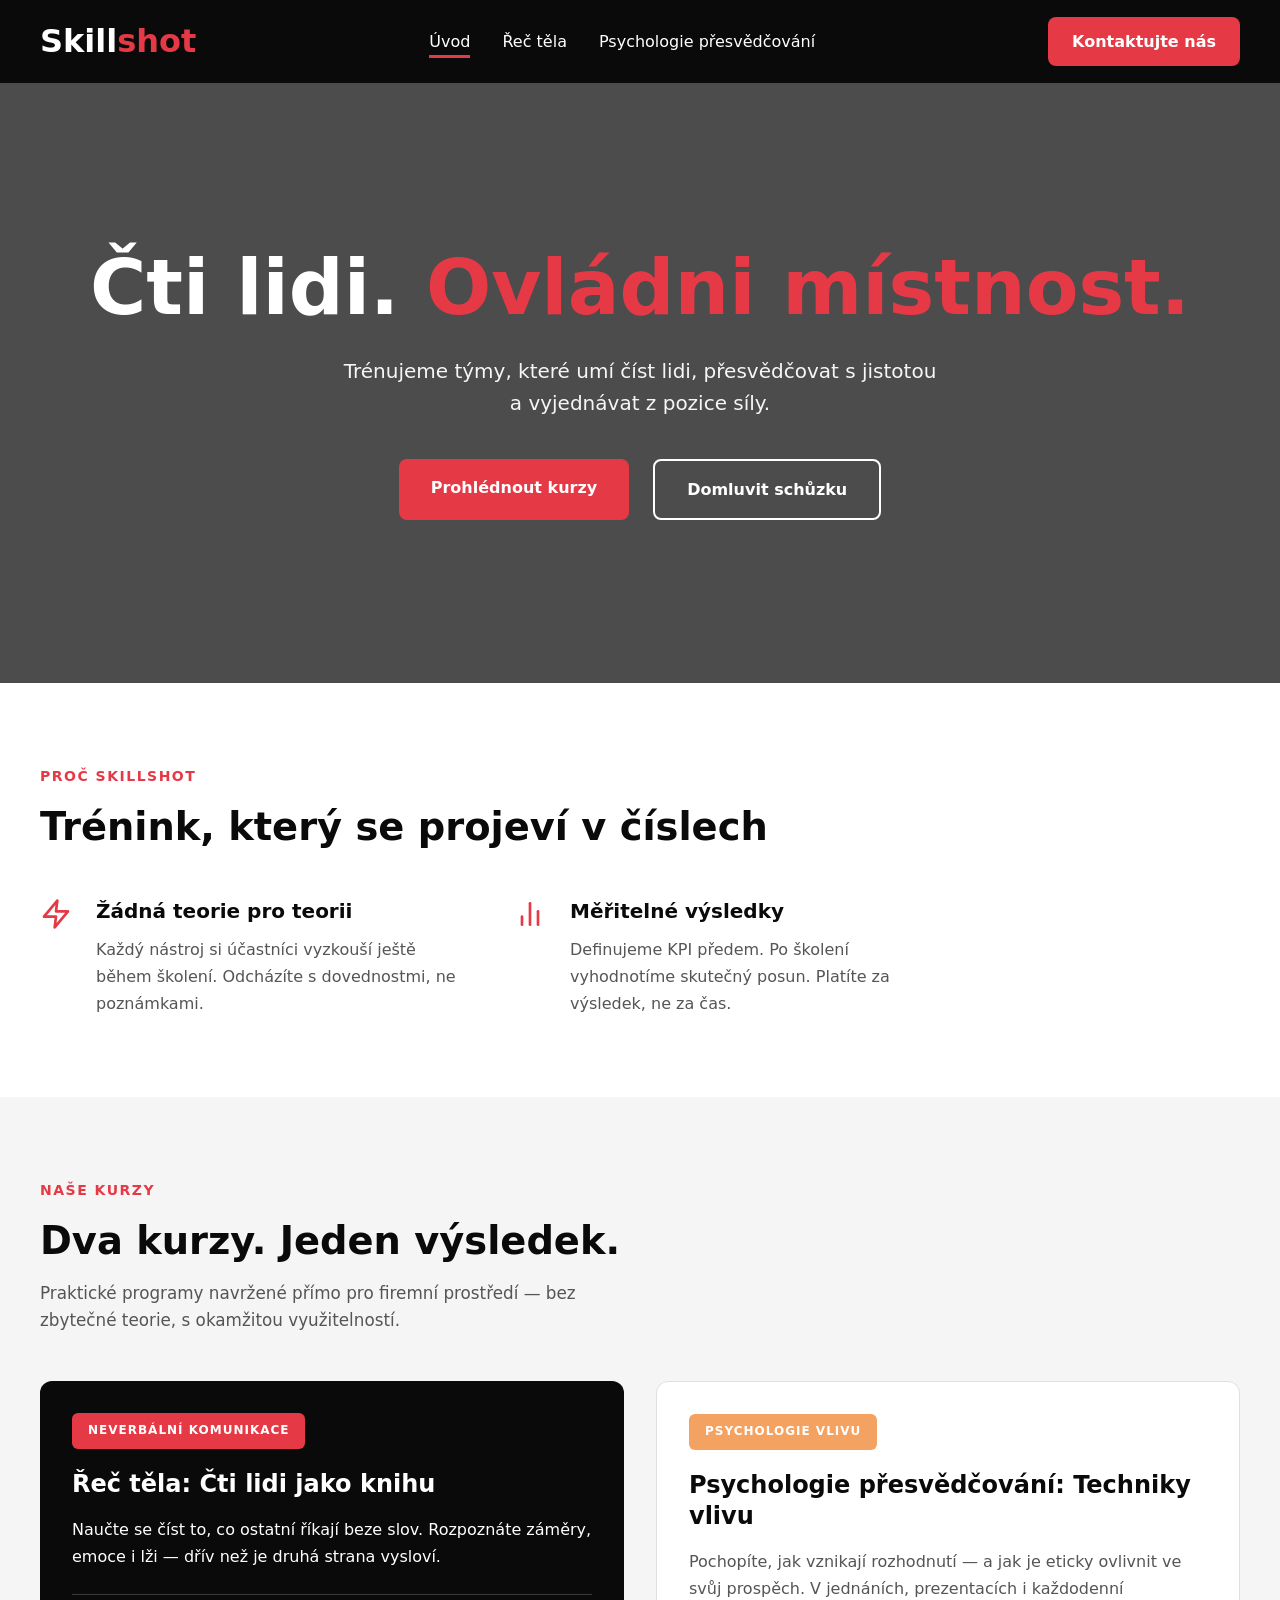
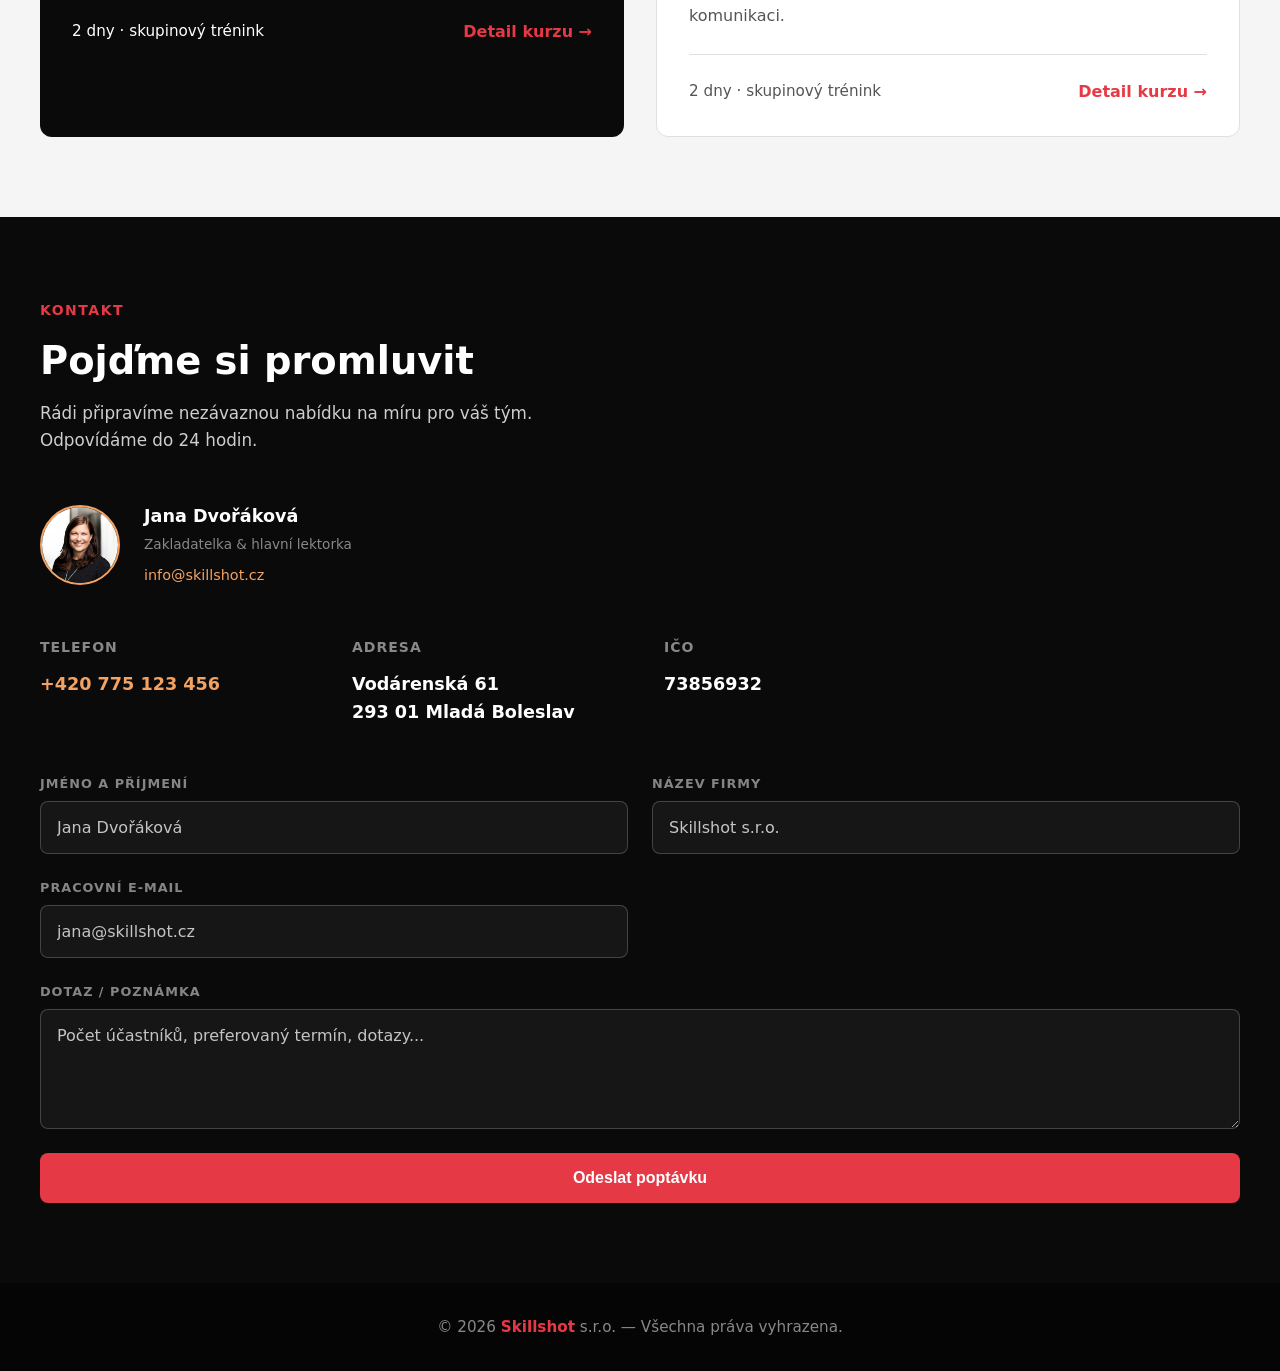
==== index.html @ e4eaa7ac "Initial commit — Skillshot web Co-Authored-By: Claude Sonnet 4.6 <noreply@anthropic.com>" ====
<!DOCTYPE html>
<html lang="cs">
<head>
  <meta charset="UTF-8">
  <meta name="viewport" content="width=device-width, initial-scale=1.0, viewport-fit=cover">
  <meta name="description" content="Skillshot — česká agentura soft skills školení. Kurzy Řeč těla a Psychologie přesvědčování pro firemní týmy.">
  <title>Skillshot – Soft Skills Agentura</title>
  <link rel="stylesheet" href="css/style.css">
  <link rel="icon" href="assets/favicon.svg" type="image/svg+xml">
</head>
<body>
  <!-- Navigation -->
  <nav>
    <a href="index.html" class="logo">Skill<span>shot</span></a>
    <input type="checkbox" id="nav-toggle" hidden>
    <label for="nav-toggle" class="hamburger">☰</label>
    <ul>
      <li><a href="index.html" class="active">Úvod</a></li>
      <li><a href="rec-tela.html">Řeč těla</a></li>
      <li><a href="psychologie-presvecovani.html">Psychologie přesvědčování</a></li>
    </ul>
    <a href="#kontakt" class="nav-cta">Kontaktujte nás</a>
  </nav>

  <!-- Hero Section -->
  <section class="hero" style="background-image: url('https://images.unsplash.com/photo-1552664730-d307ca884978?w=1200&q=75&auto=format')">
    <h1>Čti lidi. <em>Ovládni místnost.</em></h1>
    <p>Trénujeme týmy, které umí číst lidi, přesvědčovat s jistotou a vyjednávat z pozice síly.</p>
    <div class="hero-btns">
      <a href="#kurzy" class="btn-primary">Prohlédnout kurzy</a>
      <a href="#kontakt" class="btn-outline">Domluvit schůzku</a>
    </div>
  </section>

  <!-- Why Skillshot -->
  <section>
    <span class="section-label">PROČ SKILLSHOT</span>
    <h2>Trénink, který se projeví v číslech</h2>
    <div class="why-grid">
      <div class="why-item">
        <svg xmlns="http://www.w3.org/2000/svg" width="32" height="32" viewBox="0 0 24 24" fill="none" stroke="currentColor" stroke-width="2" stroke-linecap="round" stroke-linejoin="round" aria-hidden="true"><polyline points="13 2 3 14 12 14 11 22 21 10 12 10 13 2"/></svg>
        <div>
          <h4>Žádná teorie pro teorii</h4>
          <p>Každý nástroj si účastníci vyzkouší ještě během školení. Odcházíte s dovednostmi, ne poznámkami.</p>
        </div>
      </div>
      <div class="why-item">
        <svg xmlns="http://www.w3.org/2000/svg" width="32" height="32" viewBox="0 0 24 24" fill="none" stroke="currentColor" stroke-width="2" stroke-linecap="round" stroke-linejoin="round" aria-hidden="true"><line x1="18" y1="20" x2="18" y2="10"/><line x1="12" y1="20" x2="12" y2="4"/><line x1="6" y1="20" x2="6" y2="14"/></svg>
        <div>
          <h4>Měřitelné výsledky</h4>
          <p>Definujeme KPI předem. Po školení vyhodnotíme skutečný posun. Platíte za výsledek, ne za čas.</p>
        </div>
      </div>
    </div>
  </section>

  <!-- Courses Section -->
  <section class="courses-section" id="kurzy">
    <span class="section-label">NAŠE KURZY</span>
    <h2>Dva kurzy. Jeden výsledek.</h2>
    <p class="sub">Praktické programy navržené přímo pro firemní prostředí — bez zbytečné teorie, s okamžitou využitelností.</p>

    <div class="courses-grid">
      <!-- Course 1 -->
      <div class="course-card card-dark">
        <span class="card-tag tag-red">NEVERBÁLNÍ KOMUNIKACE</span>
        <h3>Řeč těla: Čti lidi jako knihu</h3>
        <p>Naučte se číst to, co ostatní říkají beze slov. Rozpoznáte záměry, emoce i lži — dřív než je druhá strana vysloví.</p>
        <div class="card-footer">
          <p>2 dny · skupinový trénink</p>
          <a href="rec-tela.html" class="card-link">Detail kurzu →</a>
        </div>
      </div>

      <!-- Course 2 -->
      <div class="course-card card-light">
        <span class="card-tag tag-orange">PSYCHOLOGIE VLIVU</span>
        <h3>Psychologie přesvědčování: Techniky vlivu</h3>
        <p>Pochopíte, jak vznikají rozhodnutí — a jak je eticky ovlivnit ve svůj prospěch. V jednáních, prezentacích i každodenní komunikaci.</p>
        <div class="card-footer">
          <p>2 dny · skupinový trénink</p>
          <a href="psychologie-presvecovani.html" class="card-link">Detail kurzu →</a>
        </div>
      </div>
    </div>
  </section>

  <!-- Contact Section -->
  <section class="contact-section" id="kontakt">
    <span class="section-label">KONTAKT</span>
    <h2>Pojďme si promluvit</h2>
    <p class="sub">Rádi připravíme nezávaznou nabídku na míru pro váš tým.<br>Odpovídáme do 24 hodin.</p>

    <div class="contact-person">
      <img src="assets/jana-dvorakova.jpg" alt="Jana Dvořáková, Skillshot" class="contact-photo">
      <div class="contact-person-info">
        <p class="contact-person-name">Jana Dvořáková</p>
        <p class="contact-person-role">Zakladatelka &amp; hlavní lektorka</p>
        <a href="mailto:info@skillshot.cz" class="contact-person-email">info@skillshot.cz</a>
      </div>
    </div>
    <div class="contact-grid">
      <div>
        <div class="c-label">Telefon</div>
        <div class="c-value">
          <a href="tel:+420775123456">+420 775 123 456</a>
        </div>
      </div>
      <div>
        <div class="c-label">Adresa</div>
        <div class="c-value">Vodárenská 61<br>293 01 Mladá Boleslav</div>
      </div>
      <div>
        <div class="c-label">IČO</div>
        <div class="c-value">73856932</div>
      </div>
    </div>

    <form action="https://formspree.io/f/YOUR_FORMSPREE_ID" method="POST" class="form-grid">
      <div class="form-field">
        <label for="jmeno">Jméno a příjmení</label>
        <input type="text" id="jmeno" name="jmeno" placeholder="Jana Dvořáková" required>
      </div>
      <div class="form-field">
        <label for="firma">Název firmy</label>
        <input type="text" id="firma" name="firma" placeholder="Skillshot s.r.o." required>
      </div>
      <div class="form-field">
        <label for="email">Pracovní e-mail</label>
        <input type="email" id="email" name="email" placeholder="jana@skillshot.cz" required>
      </div>
      <div class="form-field form-field--full">
        <label for="zprava">Dotaz / poznámka</label>
        <textarea id="zprava" name="zprava" placeholder="Počet účastníků, preferovaný termín, dotazy..."></textarea>
      </div>
      <button type="submit">Odeslat poptávku</button>
    </form>
  </section>

  <!-- Footer -->
  <footer>
    © 2026 <span class="logo-accent">Skillshot</span> s.r.o. — Všechna práva vyhrazena.
  </footer>
</body>
</html>
---- css/style.css ----
/* Skillshot - CSS Stylesheet */

:root {
  --black: #0a0a0a;
  --white: #ffffff;
  --accent: #e63946;
  --accent2: #f4a261;
  --gray: #f5f5f5;
  --text: #0a0a0a;
  --muted: #555555;
  --mid: #888888;
  --radius-lg: 12px;
  --radius-md: 8px;
  --radius-sm: 6px;
  --font: 'Segoe UI', system-ui, sans-serif;
}

/* Reset */
* {
  margin: 0;
  padding: 0;
  box-sizing: border-box;
  -webkit-tap-highlight-color: transparent;
}

body {
  font-family: var(--font);
  color: var(--text);
  line-height: 1.6;
  background-color: var(--white);
  overscroll-behavior-y: contain;
  -webkit-text-size-adjust: 100%;
}

/* Navigation */
nav {
  position: sticky;
  top: 0;
  background-color: var(--black);
  padding: 1rem 2.5rem;
  display: flex;
  justify-content: space-between;
  align-items: center;
  z-index: 1000;
}

.logo {
  font-size: 2rem;
  font-weight: 900;
  color: var(--white);
  text-decoration: none;
}

.logo span {
  color: var(--accent);
}

nav ul {
  display: flex;
  list-style: none;
  gap: 2rem;
  align-items: center;
}

nav a {
  color: var(--white);
  text-decoration: none;
  font-weight: 500;
  transition: color 0.3s ease;
}

nav a:hover {
  color: var(--accent);
}

nav a.active {
  border-bottom: 3px solid var(--accent);
  padding-bottom: 0.25rem;
}

.nav-cta {
  background-color: var(--accent);
  color: var(--white);
  padding: 0.75rem 1.5rem;
  border-radius: var(--radius-md);
  text-decoration: none;
  font-weight: 600;
  transition: background-color 0.3s ease;
}

.nav-cta:hover {
  background-color: #d62828;
}

/* Hamburger Menu */
#nav-toggle {
  display: none;
}

.hamburger {
  display: none;
  font-size: 1.5rem;
  cursor: pointer;
  color: var(--white);
}

#nav-toggle:checked ~ ul {
  display: flex;
  flex-direction: column;
  position: absolute;
  top: 60px;
  left: 0;
  right: 0;
  background-color: var(--black);
  padding: 2rem;
  gap: 1rem;
}

#nav-toggle:checked ~ ul a {
  display: block;
  padding: 0.5rem 0;
}

/* Buttons */
.btn-primary {
  background-color: var(--accent);
  color: var(--white);
  padding: 1rem 2rem;
  border: none;
  border-radius: var(--radius-md);
  font-weight: 600;
  cursor: pointer;
  text-decoration: none;
  display: inline-block;
  transition: background-color 0.3s ease;
}

.btn-primary:hover {
  background-color: #d62828;
}

.btn-outline {
  background-color: transparent;
  color: var(--white);
  border: 2px solid var(--white);
  padding: 1rem 2rem;
  border-radius: var(--radius-md);
  font-weight: 600;
  cursor: pointer;
  text-decoration: none;
  display: inline-block;
  transition: all 0.3s ease;
}

.btn-outline:hover {
  background-color: var(--white);
  color: var(--black);
}

.btn-accent {
  background-color: var(--accent2);
  color: var(--white);
  padding: 0.9rem 2rem;
  border: none;
  border-radius: var(--radius-md);
  font-weight: 600;
  cursor: pointer;
  text-decoration: none;
  display: inline-block;
  transition: background-color 0.3s ease;
}

.btn-accent:hover {
  background-color: #e8915a;
}

/* Hero Section */
.hero {
  position: relative;
  background-size: cover;
  background-position: center;
  color: var(--white);
  padding: 8rem 2.5rem;
  text-align: center;
  min-height: 600px;
  display: flex;
  flex-direction: column;
  justify-content: center;
  align-items: center;
}

.hero::before {
  content: '';
  position: absolute;
  top: 0;
  left: 0;
  right: 0;
  bottom: 0;
  background-color: rgba(0, 0, 0, 0.7);
  z-index: 1;
}

.hero > * {
  position: relative;
  z-index: 2;
}

.hero-tag {
  display: inline-block;
  background-color: var(--accent);
  color: var(--white);
  padding: 0.5rem 1.25rem;
  border-radius: var(--radius-sm);
  font-size: 0.875rem;
  font-weight: 700;
  text-transform: uppercase;
  letter-spacing: 1px;
  margin-bottom: 1.5rem;
}

.hero h1 {
  font-size: clamp(3rem, 6vw, 5.5rem);
  font-weight: 900;
  line-height: 1.1;
  margin-bottom: 1.5rem;
}

.hero h1 em {
  color: var(--accent);
  font-style: normal;
}

.back-link {
  color: rgba(255, 255, 255, 0.8);
  text-decoration: none;
  font-size: 0.95rem;
  margin-bottom: 2rem;
  display: inline-block;
  transition: color 0.3s ease;
}

.back-link:hover {
  color: var(--white);
}

.hero > p {
  font-size: 1.25rem;
  max-width: 600px;
  margin: 0 auto 2.5rem;
  color: rgba(255, 255, 255, 0.95);
}

.hero-btns {
  display: flex;
  gap: 1.5rem;
  justify-content: center;
  flex-wrap: wrap;
}

/* Sections */
section {
  padding: 5rem 2.5rem;
}

.section-label {
  display: inline-block;
  font-size: 0.875rem;
  font-weight: 700;
  text-transform: uppercase;
  letter-spacing: 1.5px;
  color: var(--accent);
  margin-bottom: 1rem;
}

h2 {
  font-size: clamp(1.8rem, 3vw, 2.5rem);
  font-weight: 900;
  margin-bottom: 1rem;
  line-height: 1.2;
}

h4 {
  font-size: 1.1rem;
  font-weight: 700;
  line-height: 1.3;
}

.sub {
  color: var(--muted);
  max-width: 580px;
  margin-bottom: 3rem;
  font-size: 1.05rem;
}

/* Why Skillshot */
.why-grid {
  display: grid;
  grid-template-columns: repeat(2, 1fr);
  gap: 3rem;
  margin-top: 3rem;
  max-width: 900px;
}

.why-item {
  display: flex;
  gap: 1.5rem;
}

.why-item img,
.why-item svg {
  width: 32px;
  height: 32px;
  flex-shrink: 0;
  color: var(--accent);
}

.why-item h4 {
  font-size: 1.25rem;
  font-weight: 700;
  margin-bottom: 0.75rem;
}

.why-item p {
  color: var(--muted);
  line-height: 1.7;
}

/* Courses Grid */
.courses-section {
  background-color: var(--gray);
}

.courses-grid {
  display: grid;
  grid-template-columns: repeat(auto-fit, minmax(320px, 1fr));
  gap: 2rem;
  margin-top: 2rem;
}

.course-card {
  border-radius: var(--radius-lg);
  overflow: hidden;
  transition: transform 0.3s ease;
}

.course-card:hover {
  transform: translateY(-4px);
}

/* Cards */
.card-dark {
  background-color: var(--black);
  color: var(--white);
  padding: 2rem;
}

.card-light {
  background-color: var(--white);
  padding: 2rem;
  border: 1px solid #e0e0e0;
}

.card-tag {
  display: inline-block;
  font-size: 0.75rem;
  font-weight: 700;
  text-transform: uppercase;
  letter-spacing: 1px;
  padding: 0.5rem 1rem;
  border-radius: var(--radius-sm);
  margin-bottom: 1.25rem;
}

.tag-red {
  background-color: var(--accent);
  color: var(--white);
}

.tag-orange {
  background-color: var(--accent2);
  color: var(--white);
}

.card-dark h3,
.card-light h3 {
  font-size: 1.5rem;
  font-weight: 700;
  margin-bottom: 1rem;
  line-height: 1.3;
}

.card-dark p,
.card-light p {
  margin-bottom: 1.5rem;
  line-height: 1.7;
}

.card-light p {
  color: var(--muted);
}

.card-footer {
  border-top: 1px solid rgba(255, 255, 255, 0.2);
  padding-top: 1.5rem;
  display: flex;
  justify-content: space-between;
  align-items: center;
}

.card-light .card-footer {
  border-top-color: #e0e0e0;
}

.card-footer p {
  margin: 0;
  font-size: 0.95rem;
}

.card-link {
  color: var(--accent);
  text-decoration: none;
  font-weight: 700;
  transition: color 0.3s ease;
}

.card-link:hover {
  color: #d62828;
}

/* Contact Section */
.contact-section {
  background-color: var(--black);
  color: var(--white);
}

.contact-section .sub {
  color: rgba(255, 255, 255, 0.8);
}

.contact-grid {
  display: grid;
  grid-template-columns: repeat(4, 1fr);
  gap: 3rem;
  margin: 3rem 0;
}

.c-label {
  font-size: 0.875rem;
  font-weight: 700;
  text-transform: uppercase;
  letter-spacing: 1px;
  color: var(--mid);
  margin-bottom: 0.75rem;
}

.c-value {
  color: var(--white);
  font-size: 1.1rem;
  font-weight: 600;
}

.c-value a {
  color: var(--accent2);
  text-decoration: none;
  transition: color 0.3s ease;
}

.c-value a:hover {
  color: #e8915a;
}

/* Form */
.form-grid {
  display: grid;
  grid-template-columns: repeat(2, 1fr);
  gap: 1.5rem;
  margin-top: 2rem;
}

.form-field {
  display: flex;
  flex-direction: column;
  gap: 0.4rem;
}

.form-field label {
  font-size: 0.8rem;
  font-weight: 600;
  text-transform: uppercase;
  letter-spacing: 1px;
  color: rgba(255, 255, 255, 0.5);
}

.form-field textarea {
  grid-column: auto;
}

.form-field:has(textarea) {
  grid-column: 1 / -1;
}

.form-field--full {
  grid-column: 1 / -1;
}

input,
textarea {
  width: 100%;
  padding: 1rem;
  border: 1px solid rgba(255, 255, 255, 0.2);
  border-radius: var(--radius-md);
  background-color: rgba(255, 255, 255, 0.05);
  color: var(--white);
  font-family: var(--font);
  font-size: 16px; /* iOS Safari: zabrání auto-zoom při focusu */
  transition: border-color 0.3s ease;
  -webkit-appearance: none;
  appearance: none;
}

input::placeholder,
textarea::placeholder {
  color: rgba(255, 255, 255, 0.75);
}

input:focus,
textarea:focus {
  outline: none;
  border-color: var(--accent);
  background-color: rgba(255, 255, 255, 0.1);
}

textarea {
  grid-column: 1 / -1;
  resize: vertical;
  min-height: 120px;
}

.form-grid button {
  grid-column: 1 / -1;
  padding: 1rem 2rem;
  background-color: var(--accent);
  color: var(--white);
  border: none;
  border-radius: var(--radius-md);
  font-weight: 600;
  font-size: 1rem;
  cursor: pointer;
  transition: background-color 0.3s ease;
}

.form-grid button:hover {
  background-color: #d62828;
}

/* For Whom */
.for-whom {
  display: flex;
  gap: 2rem;
}

.profile-card {
  flex: 1;
  background-color: var(--white);
  border-left: 5px solid;
  padding: 1.5rem;
  border-radius: var(--radius-md);
  box-shadow: 0 2px 8px rgba(0, 0, 0, 0.05);
}

.profile-card.red {
  border-left-color: var(--accent);
}

.profile-card.orange {
  border-left-color: var(--accent2);
}

.profile-card h4 {
  font-size: 1.25rem;
  font-weight: 700;
  margin-bottom: 0.75rem;
}

.profile-card p {
  color: var(--muted);
  line-height: 1.7;
}

/* Course Days */
.course-days {
  display: grid;
  grid-template-columns: repeat(2, 1fr);
  gap: 2rem;
  margin: 3rem 0;
}

.day-block {
  background-color: var(--gray);
  padding: 2rem;
  border-radius: var(--radius-lg);
}

.day-number {
  font-size: 3rem;
  font-weight: 900;
  color: var(--accent);
  line-height: 1;
  margin-bottom: 1rem;
}

.day-block h4 {
  font-size: 1.25rem;
  font-weight: 700;
  margin-bottom: 0.75rem;
}

.day-block p {
  color: var(--muted);
  line-height: 1.7;
}

/* Learn Grid */
.learn-section {
  padding: 5rem 2.5rem;
}

.learn-grid {
  display: grid;
  grid-template-columns: repeat(3, 1fr);
  gap: 2rem;
  margin-top: 2rem;
}

.learn-item {
  display: flex;
  flex-direction: column;
  gap: 1rem;
}

.learn-item img,
.learn-item svg {
  width: 40px;
  height: 40px;
  flex-shrink: 0;
  color: var(--accent);
}

.learn-item h4 {
  font-size: 1.1rem;
  font-weight: 700;
  margin-bottom: 0.5rem;
}

.learn-item p {
  color: var(--muted);
  font-size: 0.95rem;
  line-height: 1.6;
}

/* For Whom Section */
.for-whom-section {
  padding: 5rem 2.5rem;
  background-color: var(--gray);
}

/* Course Schedule */
.course-schedule {
  padding: 5rem 2.5rem;
}

/* Hero Course */
.hero-course {
  /* background-attachment: fixed odstraněno — nefunguje na iOS Safari */
}

.hero-course h1 {
  font-size: clamp(2.2rem, 4vw, 3.5rem);
}

.hero-orange .hero-tag {
  background-color: var(--accent2);
}

.hero-orange .hero-tag-orange {
  background-color: var(--accent2);
}

.hero-orange h1 em,
.accent-orange {
  color: var(--accent2);
  font-style: normal;
}

/* Course Info */
.course-info {
  display: flex;
  gap: 2rem;
  justify-content: space-between;
  margin: 2rem 0;
  background-color: var(--gray);
  padding: 1.5rem;
  border-radius: var(--radius-md);
}

.course-info-item {
  display: flex;
  align-items: center;
  gap: 1rem;
}

.course-info-item img {
  width: 24px;
  height: 24px;
}

.course-info-item p {
  margin: 0;
  color: var(--text);
  font-weight: 500;
}

/* Testimonials */
.testimonials-section {
  background-color: var(--gray);
  padding: 5rem 2.5rem;
}

.testimonials-grid {
  display: grid;
  grid-template-columns: repeat(3, 1fr);
  gap: 1.5rem;
  margin-top: 2rem;
}

.testimonial-card {
  background: var(--white);
  border-left: 4px solid var(--accent);
  border-radius: var(--radius-md);
  padding: 1.75rem;
  display: flex;
  flex-direction: column;
  justify-content: space-between;
  gap: 1.5rem;
}

.testimonial-quote {
  font-size: 0.95rem;
  line-height: 1.7;
  color: var(--text);
  font-style: italic;
}

.testimonial-author {
  display: flex;
  align-items: center;
  gap: 1rem;
}

.testimonial-avatar {
  width: 44px;
  height: 44px;
  border-radius: 50%;
  background-color: var(--black);
  color: var(--white);
  font-size: 0.8rem;
  font-weight: 700;
  display: flex;
  align-items: center;
  justify-content: center;
  flex-shrink: 0;
  letter-spacing: 0.5px;
}

.testimonial-name {
  font-size: 0.9rem;
  font-weight: 700;
  color: var(--text);
  margin-bottom: 0.2rem;
}

.testimonial-role {
  font-size: 0.8rem;
  color: var(--mid);
  line-height: 1.4;
}

@media (max-width: 768px) {
  .testimonials-grid {
    grid-template-columns: 1fr;
  }
}

/* Day Topics */
.day-topics {
  list-style: none;
  margin-top: 1rem;
  display: flex;
  flex-direction: column;
  gap: 0.5rem;
}

.day-topics li {
  font-size: 0.9rem;
  color: var(--muted);
  padding-left: 1.25rem;
  position: relative;
  line-height: 1.5;
}

.day-topics li::before {
  content: '→';
  position: absolute;
  left: 0;
  color: var(--accent);
  font-weight: 700;
}

/* Contact Person */
.contact-person {
  display: flex;
  align-items: center;
  gap: 1.5rem;
  margin-bottom: 2.5rem;
}

.contact-photo {
  width: 80px;
  height: 80px;
  border-radius: 50%;
  object-fit: cover;
  object-position: center top;
  border: 2px solid var(--accent2);
  flex-shrink: 0;
}

.contact-person-name {
  font-size: 1.1rem;
  font-weight: 700;
  color: var(--white);
  margin-bottom: 0.25rem;
}

.contact-person-role {
  font-size: 0.85rem;
  color: var(--mid);
  margin-bottom: 0.4rem;
}

.contact-person-email {
  font-size: 0.9rem;
  color: var(--accent2);
  text-decoration: none;
  transition: color 0.2s ease;
}

.contact-person-email:hover {
  color: #e8915a;
}

@media (max-width: 480px) {
  .contact-person {
    flex-direction: column;
    align-items: flex-start;
    gap: 1rem;
  }
}

/* Footer */
footer {
  background-color: #050505;
  color: var(--mid);
  padding: 2rem;
  text-align: center;
  font-size: 0.95rem;
}

.logo-accent {
  color: var(--accent);
  font-weight: 900;
}

/* Responsivity */
@media (max-width: 768px) {
  /* Navigace — hamburger layout */
  nav {
    flex-wrap: wrap;
    padding: 0.75rem 1.5rem;
    gap: 0;
  }

  .logo {
    font-size: 1.6rem;
    flex: 1;
  }

  .hamburger {
    display: flex;
    align-items: center;
    justify-content: center;
    width: 44px;
    height: 44px;
    font-size: 1.4rem;
    cursor: pointer;
    color: var(--white);
  }

  .nav-cta {
    display: none;
  }

  nav ul {
    display: none;
    flex-direction: column;
    width: 100%;
    gap: 0;
    padding: 0.5rem 0 1rem;
  }

  nav ul li a {
    display: block;
    padding: 0.75rem 0;
    font-size: 1rem;
    border-bottom: 1px solid rgba(255,255,255,0.08);
    min-height: 44px;
    display: flex;
    align-items: center;
  }

  #nav-toggle:checked ~ ul {
    display: flex;
  }

  /* Gridy */
  .courses-grid {
    grid-template-columns: 1fr;
  }

  .contact-grid {
    grid-template-columns: repeat(2, 1fr);
  }

  .why-grid {
    grid-template-columns: 1fr;
  }

  .for-whom {
    flex-direction: column;
  }

  .learn-grid {
    grid-template-columns: repeat(2, 1fr);
  }

  .testimonials-grid {
    grid-template-columns: 1fr;
  }

  .form-grid {
    grid-template-columns: 1fr;
  }

  .course-days {
    grid-template-columns: 1fr;
  }

  .course-info {
    flex-direction: column;
    gap: 1rem;
  }

  /* Spacing */
  .hero {
    padding: 4rem 1.5rem;
    min-height: 500px;
  }

  section {
    padding: 3rem 1.5rem;
  }

  .learn-section,
  .for-whom-section,
  .course-schedule,
  .testimonials-section {
    padding: 3rem 1.5rem;
  }

  /* Touch targets */
  .back-link {
    padding: 0.5rem 0;
    min-height: 44px;
    display: inline-flex;
    align-items: center;
  }
}

@media (max-width: 480px) {
  /* iPhone 12 a menší */
  nav {
    padding: 0.75rem 1rem;
  }

  .logo {
    font-size: 1.4rem;
  }

  .hero {
    padding: 3rem 1rem;
    min-height: 420px;
  }

  .hero > p {
    font-size: 1rem;
  }

  section,
  .learn-section,
  .for-whom-section,
  .course-schedule,
  .testimonials-section {
    padding: 2.5rem 1rem;
  }

  .contact-grid {
    grid-template-columns: 1fr;
  }

  .why-grid {
    grid-template-columns: 1fr;
  }

  .learn-grid {
    grid-template-columns: 1fr;
  }

  .hero-btns {
    flex-direction: column;
    width: 100%;
  }

  .btn-primary,
  .btn-outline,
  .btn-accent {
    width: 100%;
    text-align: center;
  }

  .form-grid button {
    width: 100%;
  }

  h2 {
    font-size: 1.5rem;
  }

  .hero h1 {
    font-size: 2rem;
  }

  .card-dark h3,
  .card-light h3 {
    font-size: 1.25rem;
  }

  .day-block {
    padding: 1.5rem;
  }

  .testimonial-card {
    padding: 1.25rem;
  }

  .contact-person {
    flex-direction: column;
    align-items: flex-start;
    gap: 1rem;
  }
}

@media (max-width: 380px) {
  .hero-course h1 {
    font-size: 1.75rem;
  }

  .learn-grid {
    grid-template-columns: 1fr;
  }
}
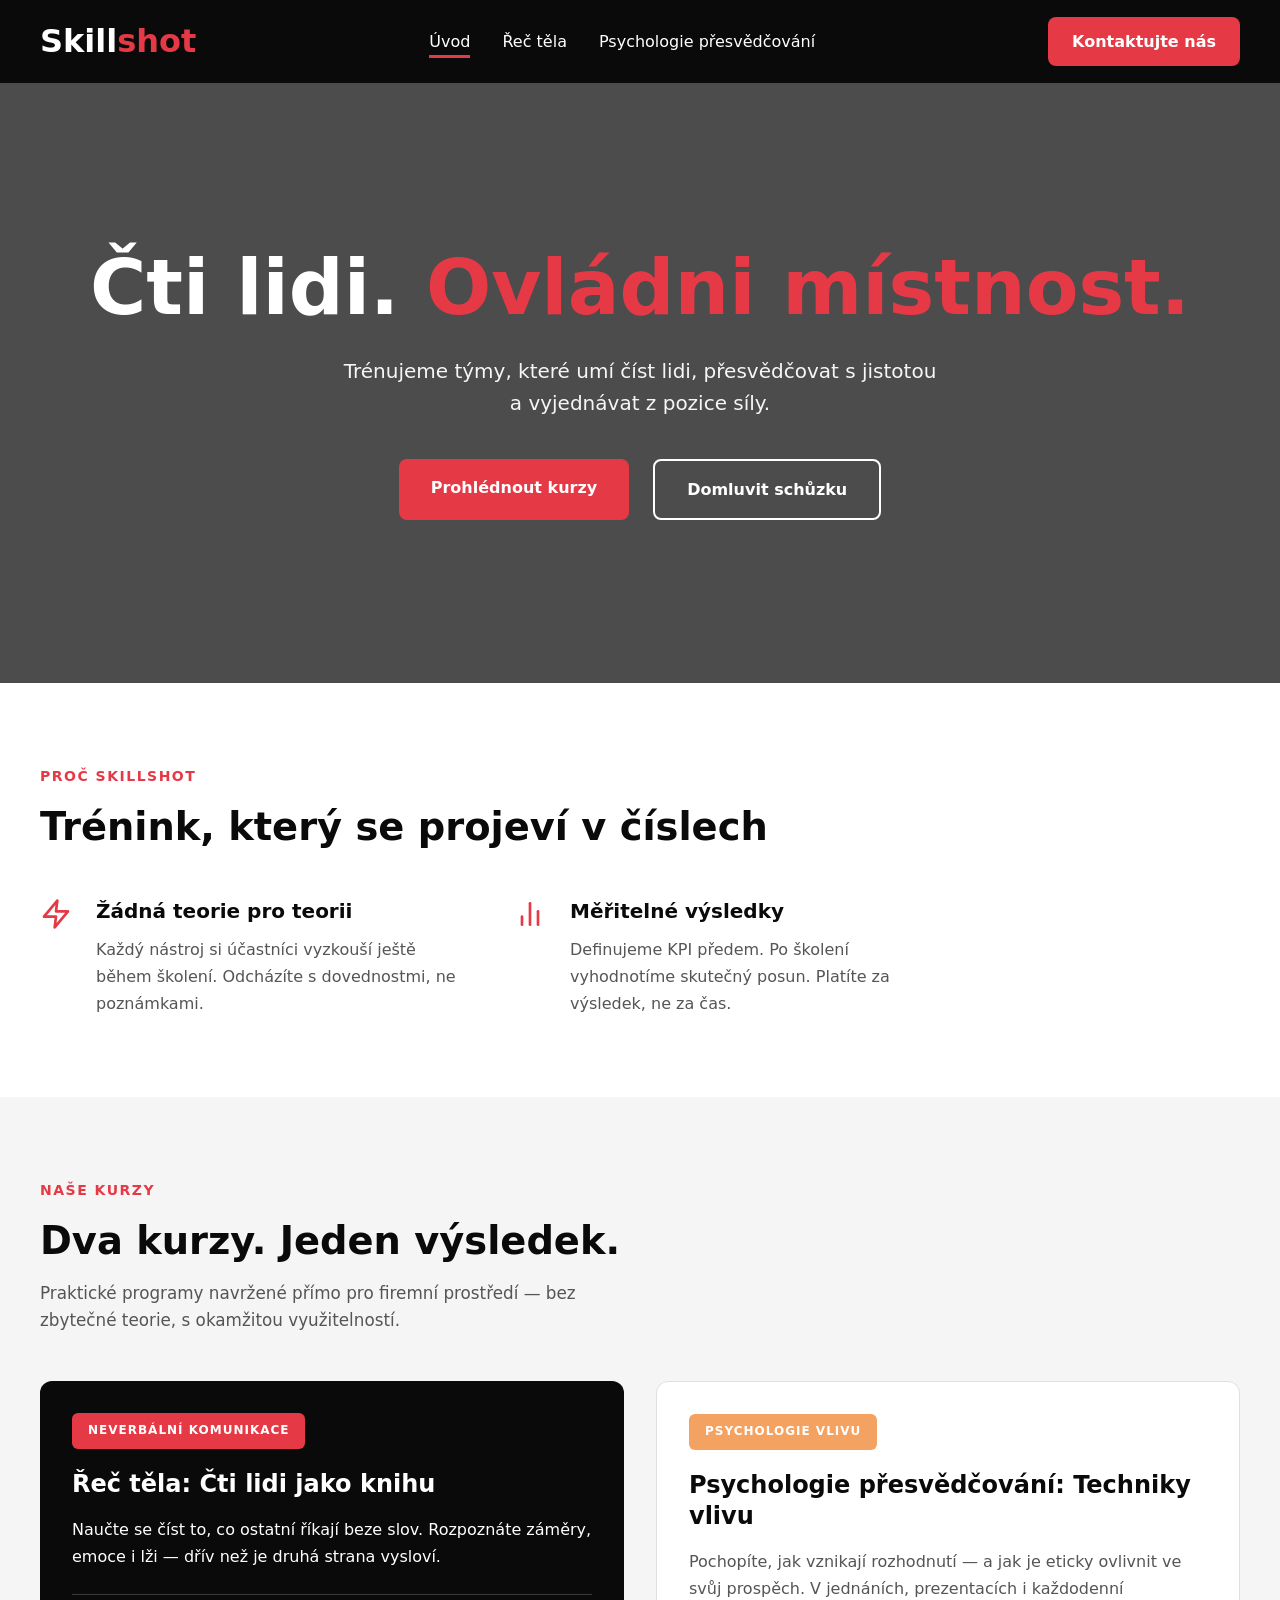
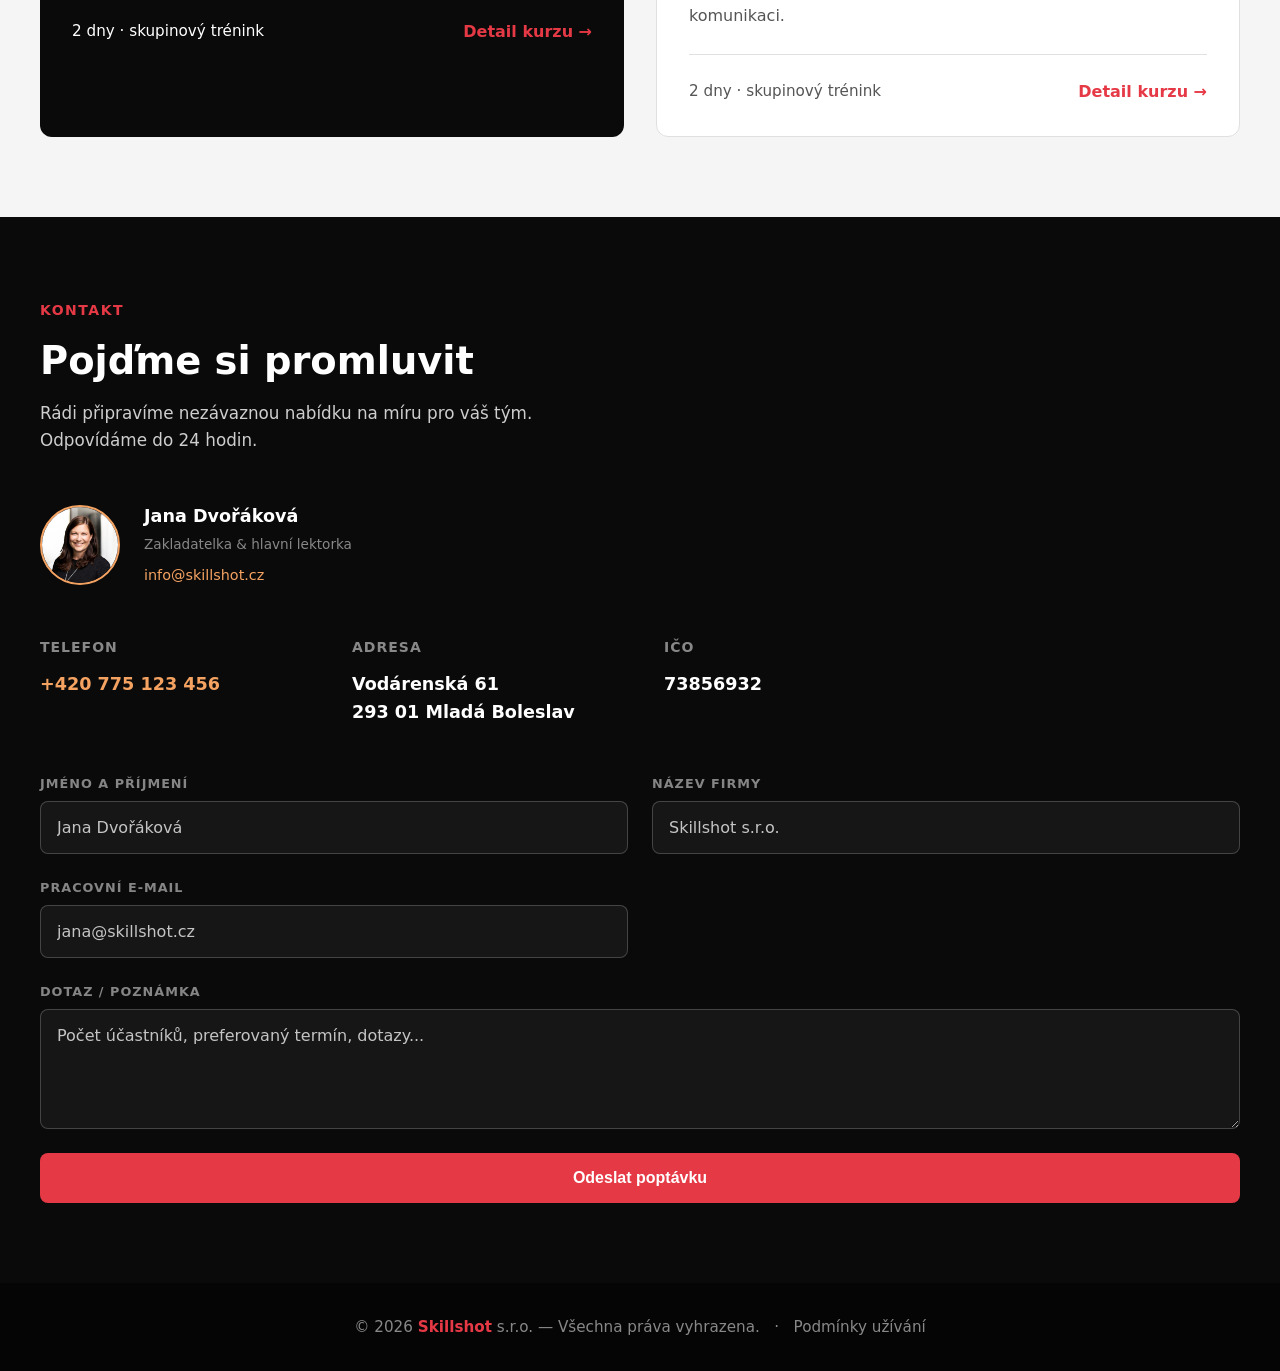
==== commit 3d091554: "chore: initial commit Co-Authored-By: Claude Sonnet 4.6 <noreply@anthropic.com>" ====
--- a/index.html
+++ b/index.html
@@ -140,6 +140,8 @@
   <!-- Footer -->
   <footer>
     © 2026 <span class="logo-accent">Skillshot</span> s.r.o. — Všechna práva vyhrazena.
+    <span class="footer-sep">·</span>
+    <a href="podminky-uzivani.html" class="footer-link">Podmínky užívání</a>
   </footer>
 </body>
 </html>
--- a/css/style.css
+++ b/css/style.css
@@ -880,6 +880,184 @@
   font-weight: 900;
 }
 
+/* Footer link */
+.footer-sep {
+  margin: 0 0.6rem;
+  color: var(--mid);
+  user-select: none;
+}
+
+.footer-link {
+  color: var(--mid);
+  text-decoration: none;
+  transition: color 0.2s ease;
+}
+
+.footer-link:hover {
+  color: var(--white);
+  text-decoration: underline;
+  text-underline-offset: 3px;
+}
+
+/* =========================================================
+   Stránka Podmínky užívání (podminky-uzivani.html)
+   ========================================================= */
+.terms-hero {
+  background-color: var(--black);
+  color: var(--white);
+  padding: 5rem 2.5rem 4rem;
+  text-align: center;
+}
+
+.terms-hero h1 {
+  font-size: clamp(1.8rem, 3vw, 2.8rem);
+  font-weight: 900;
+  margin-bottom: 0.75rem;
+}
+
+.terms-hero p {
+  color: var(--mid);
+  font-size: 0.95rem;
+}
+
+.terms-body {
+  max-width: 800px;
+  margin: 0 auto;
+  padding: 4rem 2.5rem 5rem;
+}
+
+.terms-section {
+  margin-bottom: 3rem;
+}
+
+.terms-section h2 {
+  font-size: 1.25rem;
+  font-weight: 700;
+  margin-bottom: 1rem;
+  color: var(--text);
+  padding-bottom: 0.5rem;
+  border-bottom: 2px solid var(--accent);
+  display: inline-block;
+}
+
+.terms-section p {
+  color: var(--muted);
+  line-height: 1.8;
+  margin-bottom: 0.75rem;
+}
+
+.terms-section a {
+  color: var(--accent);
+  text-decoration: none;
+}
+
+.terms-section a:hover {
+  text-decoration: underline;
+}
+
+.terms-section ul {
+  list-style: none;
+  padding: 0;
+  margin: 0.75rem 0;
+}
+
+.terms-section ul li {
+  color: var(--muted);
+  line-height: 1.7;
+  padding-left: 1.5rem;
+  position: relative;
+  margin-bottom: 0.4rem;
+}
+
+.terms-section ul li::before {
+  content: '\2192';
+  position: absolute;
+  left: 0;
+  color: var(--accent);
+  font-weight: 700;
+}
+
+.terms-toc {
+  background-color: var(--gray);
+  border-radius: var(--radius-lg);
+  padding: 2rem 2.5rem;
+  margin-bottom: 3rem;
+}
+
+.terms-toc h3 {
+  font-size: 0.875rem;
+  font-weight: 700;
+  text-transform: uppercase;
+  letter-spacing: 1.5px;
+  color: var(--accent);
+  margin-bottom: 1rem;
+}
+
+.terms-toc ol {
+  padding-left: 1.25rem;
+  display: flex;
+  flex-direction: column;
+  gap: 0.4rem;
+}
+
+.terms-toc ol li a {
+  color: var(--muted);
+  text-decoration: none;
+  font-size: 0.95rem;
+  transition: color 0.2s ease;
+}
+
+.terms-toc ol li a:hover {
+  color: var(--accent);
+}
+
+.terms-info-box {
+  background-color: var(--gray);
+  border-left: 4px solid var(--accent);
+  border-radius: 0 var(--radius-md) var(--radius-md) 0;
+  padding: 1.25rem 1.5rem;
+  margin: 1.25rem 0;
+}
+
+.terms-info-box p {
+  margin: 0;
+  color: var(--text);
+  line-height: 1.8;
+}
+
+.terms-info-box strong {
+  display: block;
+  font-size: 0.8rem;
+  text-transform: uppercase;
+  letter-spacing: 1px;
+  color: var(--accent);
+  margin-bottom: 0.5rem;
+}
+
+@media (max-width: 768px) {
+  .terms-body {
+    padding: 3rem 1.5rem;
+  }
+
+  .terms-hero {
+    padding: 3.5rem 1.5rem 3rem;
+  }
+}
+
+@media (max-width: 480px) {
+  .terms-body {
+    padding: 2rem 1rem;
+  }
+
+  .terms-hero {
+    padding: 2.5rem 1rem 2rem;
+  }
+
+  .terms-toc {
+    padding: 1.5rem;
+  }
+}
+
 /* Responsivity */
 @media (max-width: 768px) {
   /* Navigace — hamburger layout */
